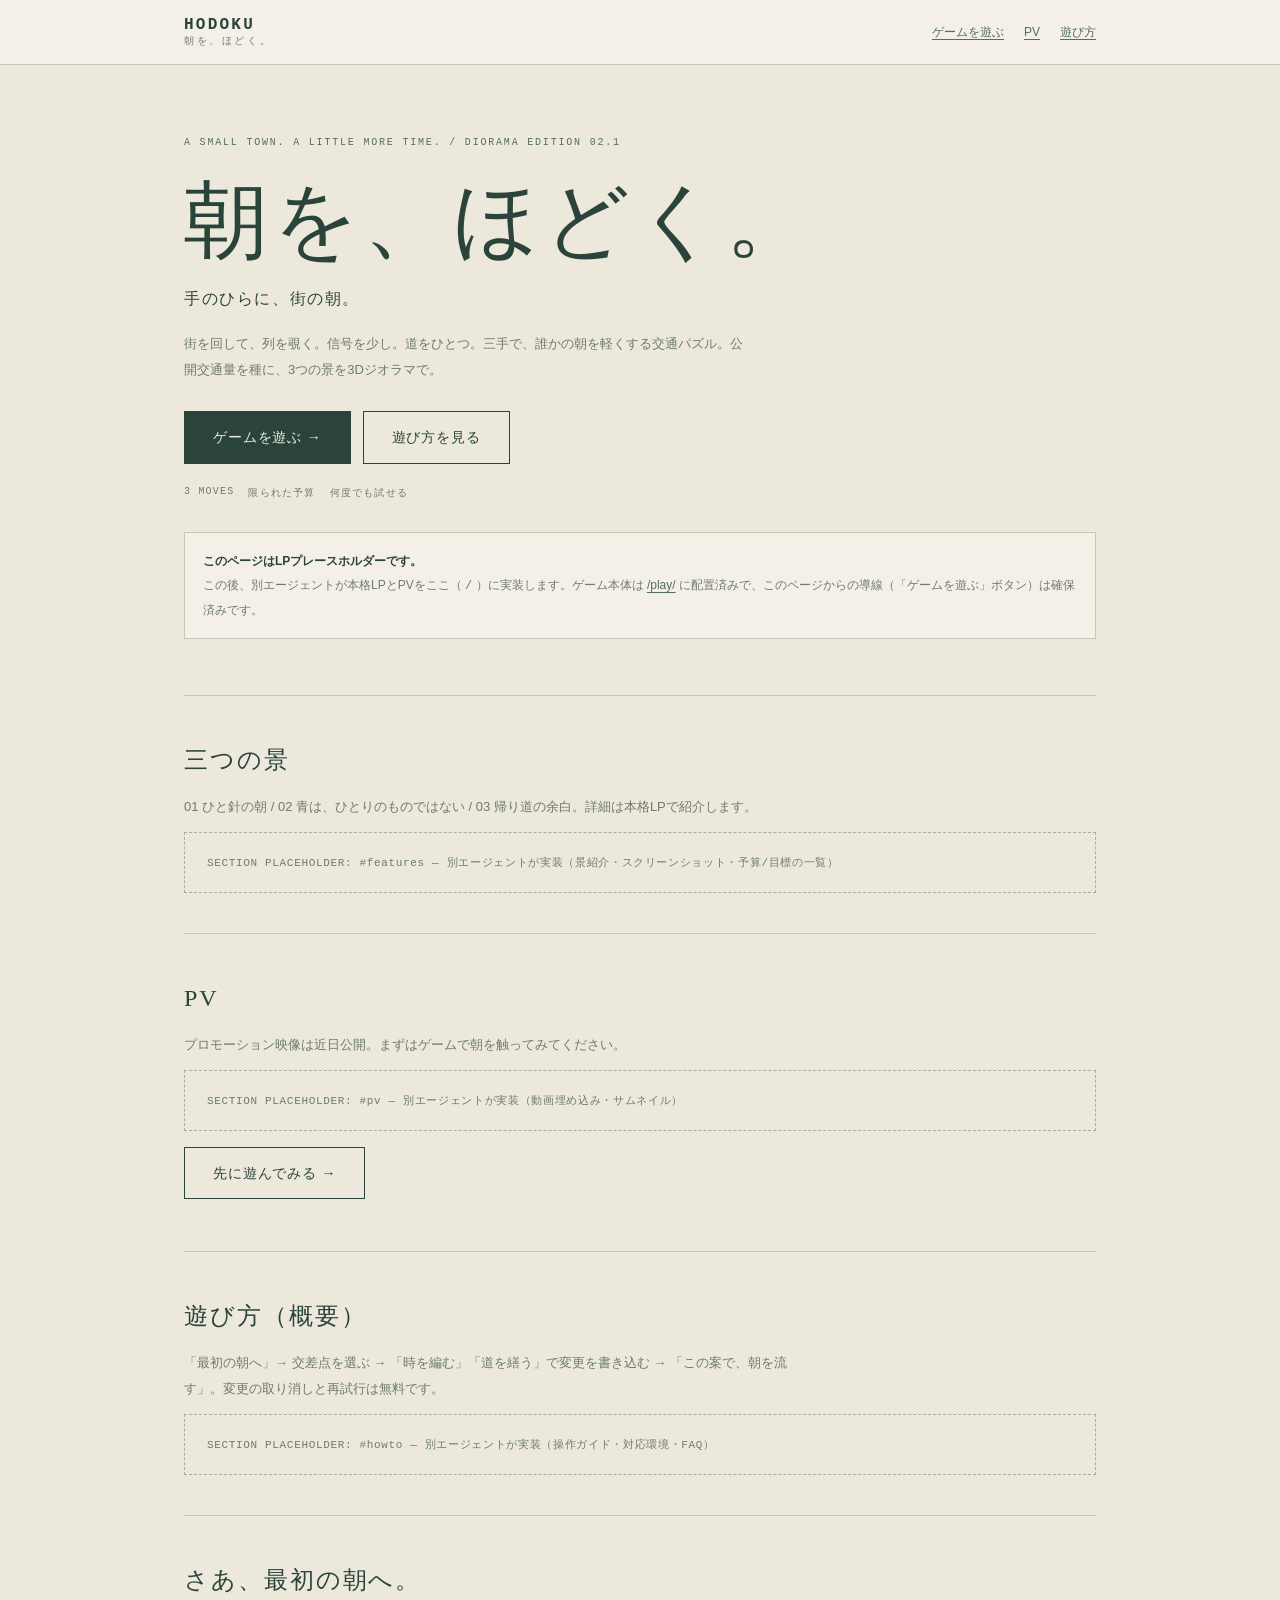
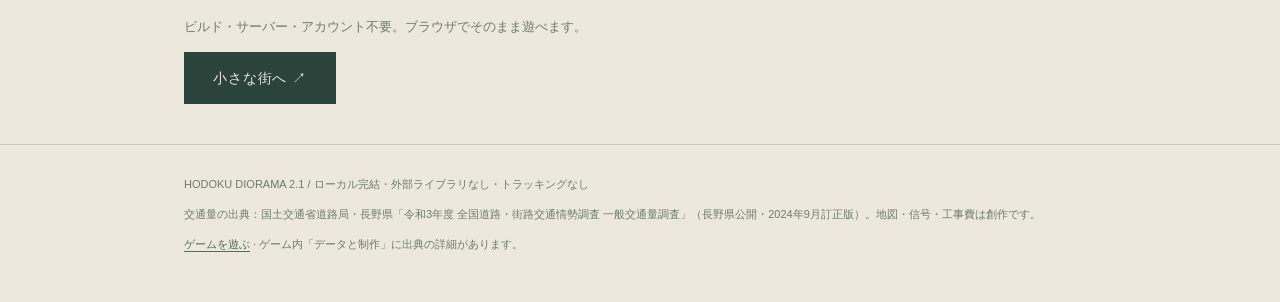
==== public/index.html @ f231ace4 "HODOKU DIORAMA 2.1 を公開構成で初期プッシュ（/ =LP、/play/ =ゲーム、Cloudflare Pages用public/）" ====
<!doctype html>
<html lang="ja">
  <head>
    <meta charset="utf-8" />
    <meta
      name="viewport"
      content="width=device-width, initial-scale=1, viewport-fit=cover"
    />
    <meta name="theme-color" content="#ece8dc" />
    <meta
      name="description"
      content="朝を、ほどく。3D — 手のひらの街を、三手でほどく交通パズル。公開交通量を種に、信号と道の配り方を繕う小さなゲーム。"
    />
    <link rel="canonical" href="https://hodoku.mocchalera.app/" />
    <meta property="og:type" content="website" />
    <meta property="og:site_name" content="朝を、ほどく。3D — HODOKU DIORAMA" />
    <meta
      property="og:title"
      content="朝を、ほどく。3D — 手のひらの街を、三手でほどく。"
    />
    <meta
      property="og:description"
      content="3ステージの街を本物の3Dジオラマにした交通パズル。回して、覗いて、三手で流れを変える。"
    />
    <meta property="og:url" content="https://hodoku.mocchalera.app/" />
    <title>朝を、ほどく。3D — HODOKU DIORAMA</title>
    <style>
      :root {
        --paper: #ece8dc;
        --paper2: #f4f0e7;
        --ink: #2b443b;
        --muted: #6d7c6b;
        --line: #c6cbb9;
        --green: #526f5e;
        --accent: #b96347;
        --serif:
          "Hiragino Mincho ProN", "Yu Mincho", "Noto Serif CJK JP", Georgia,
          serif;
        --sans:
          "Hiragino Kaku Gothic ProN", "Yu Gothic", "Noto Sans CJK JP",
          sans-serif;
        --mono: "SFMono-Regular", Consolas, monospace;
      }
      * {
        box-sizing: border-box;
      }
      body {
        margin: 0;
        background: var(--paper);
        color: var(--ink);
        font-family: var(--sans);
        font-size: 14px;
        line-height: 2;
        -webkit-font-smoothing: antialiased;
      }
      a {
        color: var(--green);
        text-underline-offset: 3px;
      }
      .wrap {
        max-width: 960px;
        margin: 0 auto;
        padding: 0 24px;
      }
      .masthead {
        border-bottom: 1px solid var(--line);
        background: var(--paper2);
      }
      .masthead .wrap {
        display: flex;
        align-items: center;
        justify-content: space-between;
        height: 64px;
      }
      .brand {
        font: 600 16px var(--mono);
        letter-spacing: 0.14em;
        text-decoration: none;
        color: var(--ink);
      }
      .brand small {
        display: block;
        font: 10px var(--serif);
        letter-spacing: 0.26em;
        color: var(--muted);
      }
      .mast-nav {
        display: flex;
        gap: 20px;
        font-size: 12px;
      }
      .hero {
        padding: 72px 0 56px;
      }
      .kicker {
        font: 10px var(--mono);
        letter-spacing: 0.18em;
        color: var(--green);
      }
      .hero h1 {
        font-family: var(--serif);
        font-weight: 400;
        font-size: clamp(44px, 8vw, 84px);
        line-height: 1.3;
        letter-spacing: 0.06em;
        margin: 18px 0 8px;
      }
      .hero h1 em {
        font-style: normal;
      }
      .sub {
        font-family: var(--serif);
        letter-spacing: 0.1em;
        font-size: 16px;
        margin: 0 0 16px;
      }
      .lead {
        color: var(--muted);
        font-size: 13px;
        max-width: 560px;
        margin: 0 0 28px;
      }
      .cta-row {
        display: flex;
        gap: 12px;
        flex-wrap: wrap;
        align-items: center;
      }
      .btn {
        display: inline-block;
        text-decoration: none;
        border: 1px solid var(--ink);
        padding: 14px 28px;
        font-size: 14px;
        letter-spacing: 0.06em;
        min-height: 52px;
        line-height: 1.6;
      }
      .btn.primary {
        background: var(--ink);
        color: var(--paper);
      }
      .btn.ghost {
        background: transparent;
        color: var(--ink);
      }
      .meta {
        display: flex;
        gap: 14px;
        font: 10px var(--mono);
        letter-spacing: 0.12em;
        color: var(--muted);
        margin-top: 22px;
      }
      .notice {
        border: 1px solid var(--line);
        background: var(--paper2);
        padding: 16px 18px;
        font-size: 12px;
        color: var(--muted);
        margin: 32px 0 0;
      }
      .notice strong {
        color: var(--ink);
      }
      section.block {
        padding: 40px 0;
        border-top: 1px solid var(--line);
      }
      section.block h2 {
        font-family: var(--serif);
        font-weight: 400;
        font-size: 24px;
        letter-spacing: 0.08em;
        margin: 0 0 10px;
      }
      section.block p {
        margin: 0 0 12px;
        color: var(--muted);
        font-size: 13px;
        max-width: 620px;
      }
      .placeholder {
        border: 1px dashed #a3b19a;
        padding: 22px;
        font: 11px var(--mono);
        letter-spacing: 0.06em;
        color: var(--muted);
        background: #ece8dc;
      }
      footer {
        border-top: 1px solid var(--line);
        padding: 28px 0 48px;
        font-size: 11px;
        color: var(--muted);
      }
      footer .wrap {
        display: grid;
        gap: 8px;
      }
      @media (max-width: 600px) {
        .hero {
          padding: 52px 0 40px;
        }
        .mast-nav {
          gap: 14px;
          font-size: 11px;
        }
      }
    </style>
  </head>
  <body>
    <header class="masthead">
      <div class="wrap">
        <a class="brand" href="/">HODOKU<small>朝を、ほどく。</small></a>
        <nav class="mast-nav" aria-label="サイト内導線">
          <a href="/play/">ゲームを遊ぶ</a>
          <a href="#pv">PV</a>
          <a href="#howto">遊び方</a>
        </nav>
      </div>
    </header>

    <main class="wrap">
      <div class="hero" id="hero">
        <div class="kicker">
          A SMALL TOWN. A LITTLE MORE TIME. / DIORAMA EDITION 02.1
        </div>
        <h1>朝を、<em>ほどく。</em></h1>
        <p class="sub">手のひらに、街の朝。</p>
        <p class="lead">
          街を回して、列を覗く。信号を少し。道をひとつ。三手で、誰かの朝を軽くする交通パズル。公開交通量を種に、3つの景を3Dジオラマで。
        </p>
        <div class="cta-row">
          <a class="btn primary" href="/play/">ゲームを遊ぶ →</a>
          <a class="btn ghost" href="/play/#howto">遊び方を見る</a>
        </div>
        <div class="meta">
          <span>3 MOVES</span><span>限られた予算</span
          ><span>何度でも試せる</span>
        </div>
        <p class="notice">
          <strong>このページはLPプレースホルダーです。</strong><br />
          この後、別エージェントが本格LPとPVをここ（
          <code>/</code> ）に実装します。ゲーム本体は
          <a href="/play/">/play/</a>
          に配置済みで、このページからの導線（「ゲームを遊ぶ」ボタン）は確保済みです。
        </p>
      </div>

      <!-- LP-PLACEHOLDER: 別エージェントがここに本格LPとPVを実装する -->
      <!-- 予定セクション: #features（3つの景の紹介） / #pv（プロモ映像） / #howto（遊び方） / #cta（プレイ誘導） -->
      <section class="block" id="features">
        <h2>三つの景</h2>
        <p>
          01 ひと針の朝 / 02 青は、ひとりのものではない / 03
          帰り道の余白。詳細は本格LPで紹介します。
        </p>
        <div class="placeholder">
          SECTION PLACEHOLDER: #features —
          別エージェントが実装（景紹介・スクリーンショット・予算/目標の一覧）
        </div>
      </section>

      <section class="block" id="pv">
        <h2>PV</h2>
        <p>
          プロモーション映像は近日公開。まずはゲームで朝を触ってみてください。
        </p>
        <div class="placeholder">
          SECTION PLACEHOLDER: #pv —
          別エージェントが実装（動画埋め込み・サムネイル）
        </div>
        <p style="margin-top: 16px">
          <a class="btn ghost" href="/play/">先に遊んでみる →</a>
        </p>
      </section>

      <section class="block" id="howto">
        <h2>遊び方（概要）</h2>
        <p>
          「最初の朝へ」→ 交差点を選ぶ →
          「時を編む」「道を繕う」で変更を書き込む →
          「この案で、朝を流す」。変更の取り消しと再試行は無料です。
        </p>
        <div class="placeholder">
          SECTION PLACEHOLDER: #howto —
          別エージェントが実装（操作ガイド・対応環境・FAQ）
        </div>
      </section>

      <section class="block" id="cta">
        <h2>さあ、最初の朝へ。</h2>
        <p>ビルド・サーバー・アカウント不要。ブラウザでそのまま遊べます。</p>
        <div class="cta-row">
          <a class="btn primary" href="/play/">小さな街へ ↗</a>
        </div>
      </section>
    </main>

    <footer>
      <div class="wrap">
        <span
          >HODOKU DIORAMA 2.1 /
          ローカル完結・外部ライブラリなし・トラッキングなし</span
        >
        <span
          >交通量の出典：国土交通省道路局・長野県「令和3年度
          全国道路・街路交通情勢調査
          一般交通量調査」（長野県公開・2024年9月訂正版）。地図・信号・工事費は創作です。</span
        >
        <span
          ><a href="/play/">ゲームを遊ぶ</a> ·
          ゲーム内「データと制作」に出典の詳細があります。</span
        >
      </div>
    </footer>
  </body>
</html>
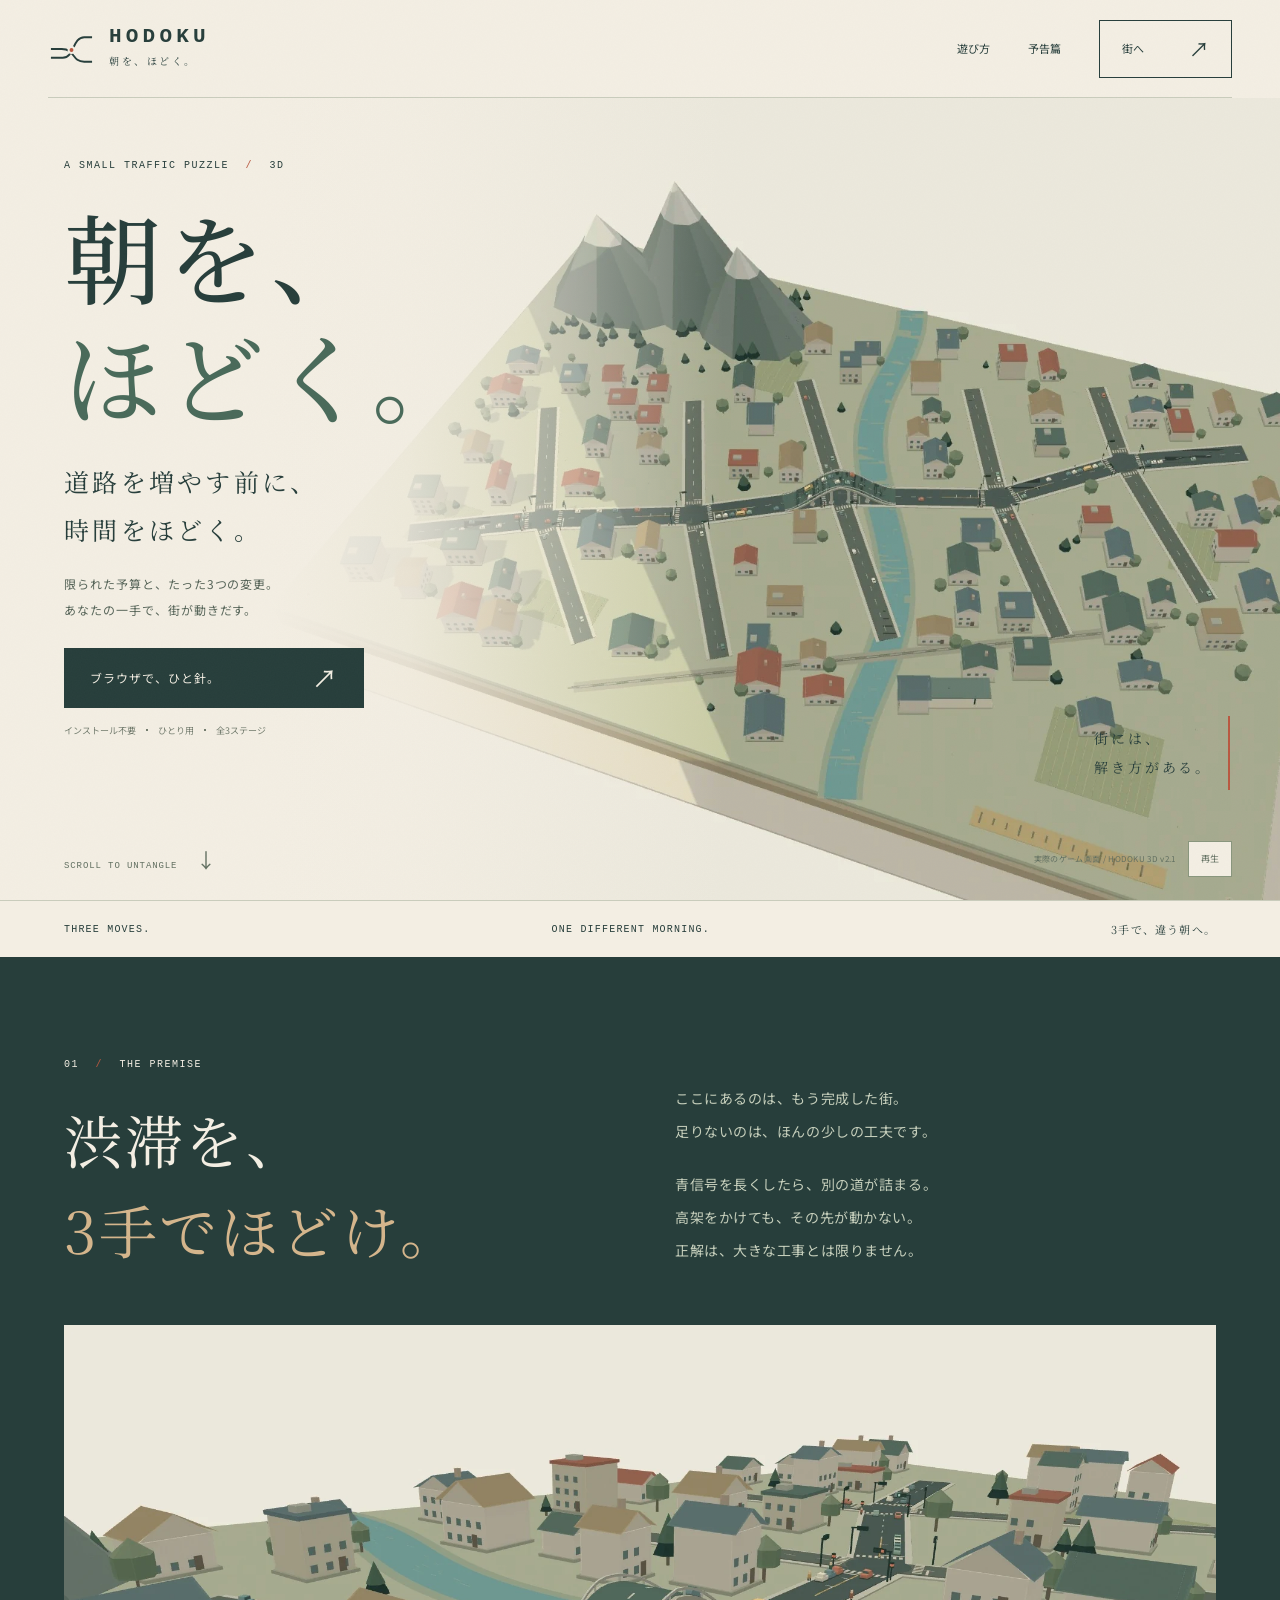
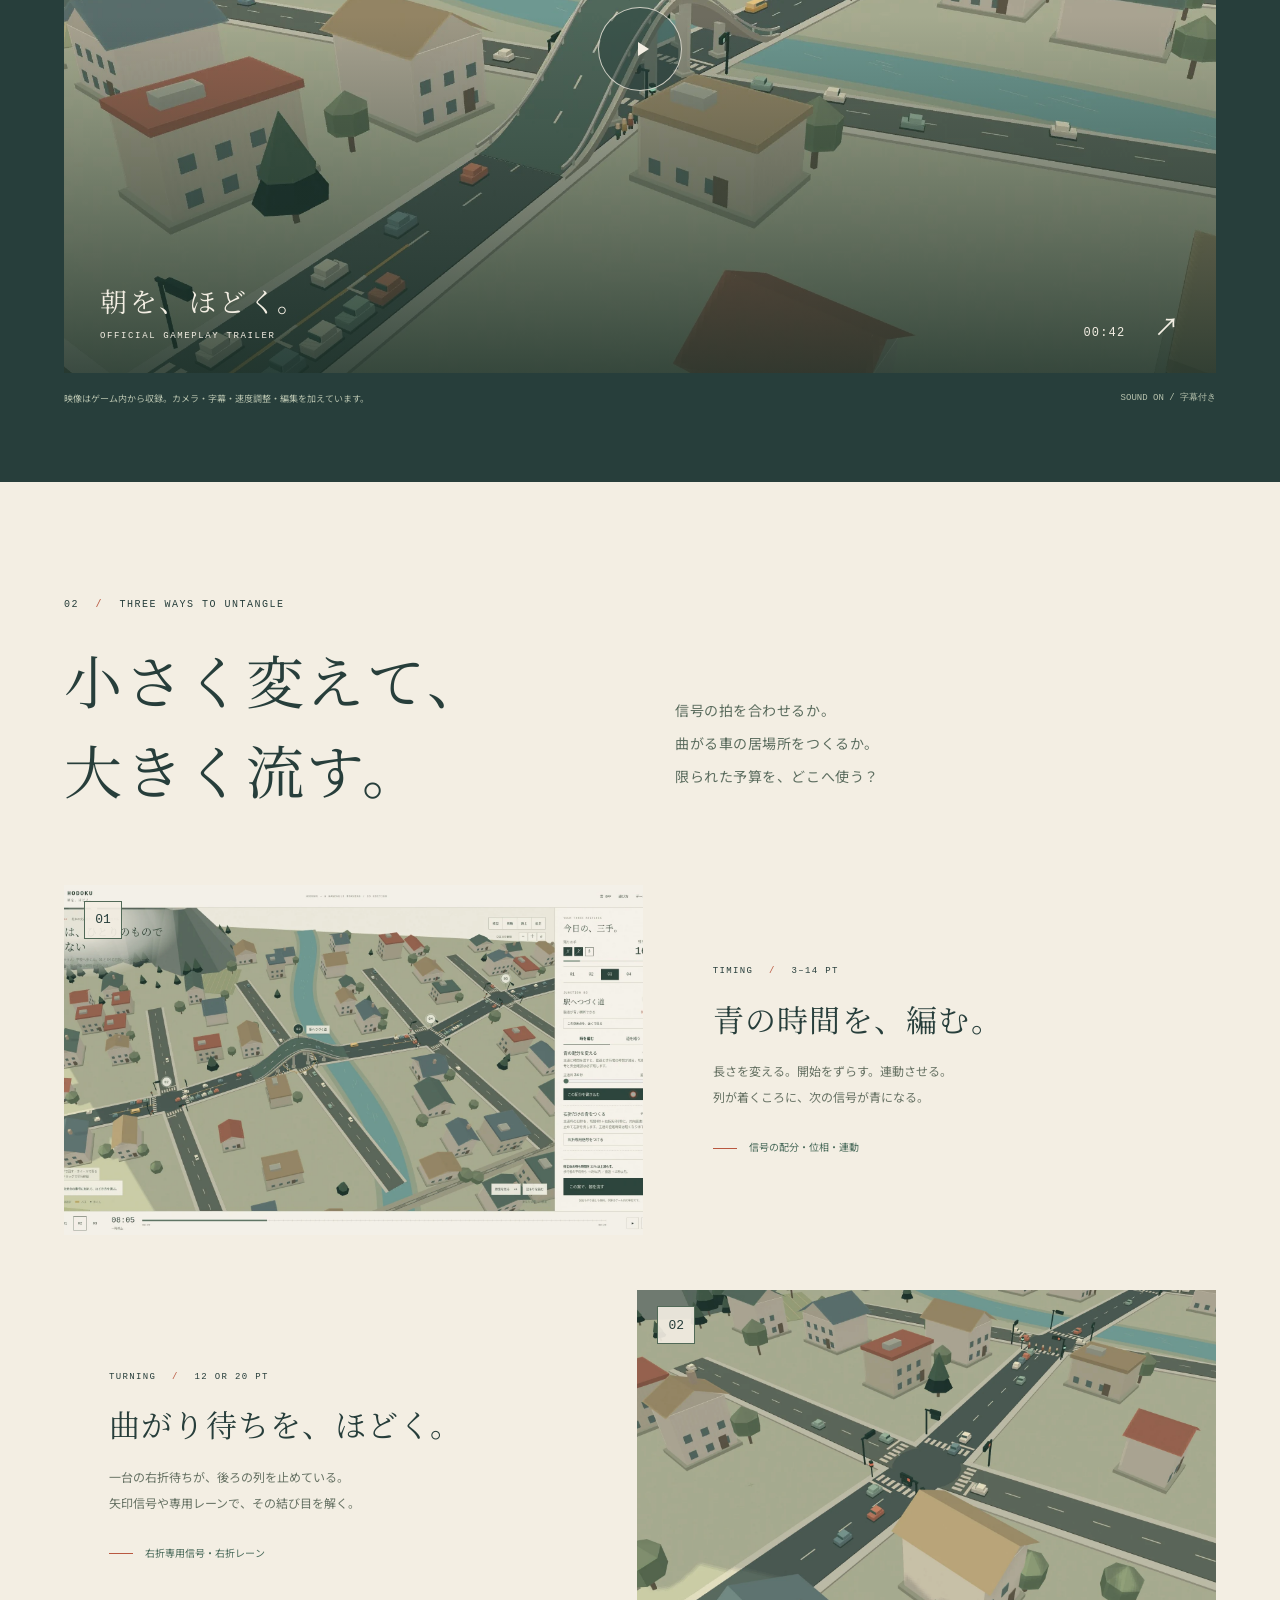
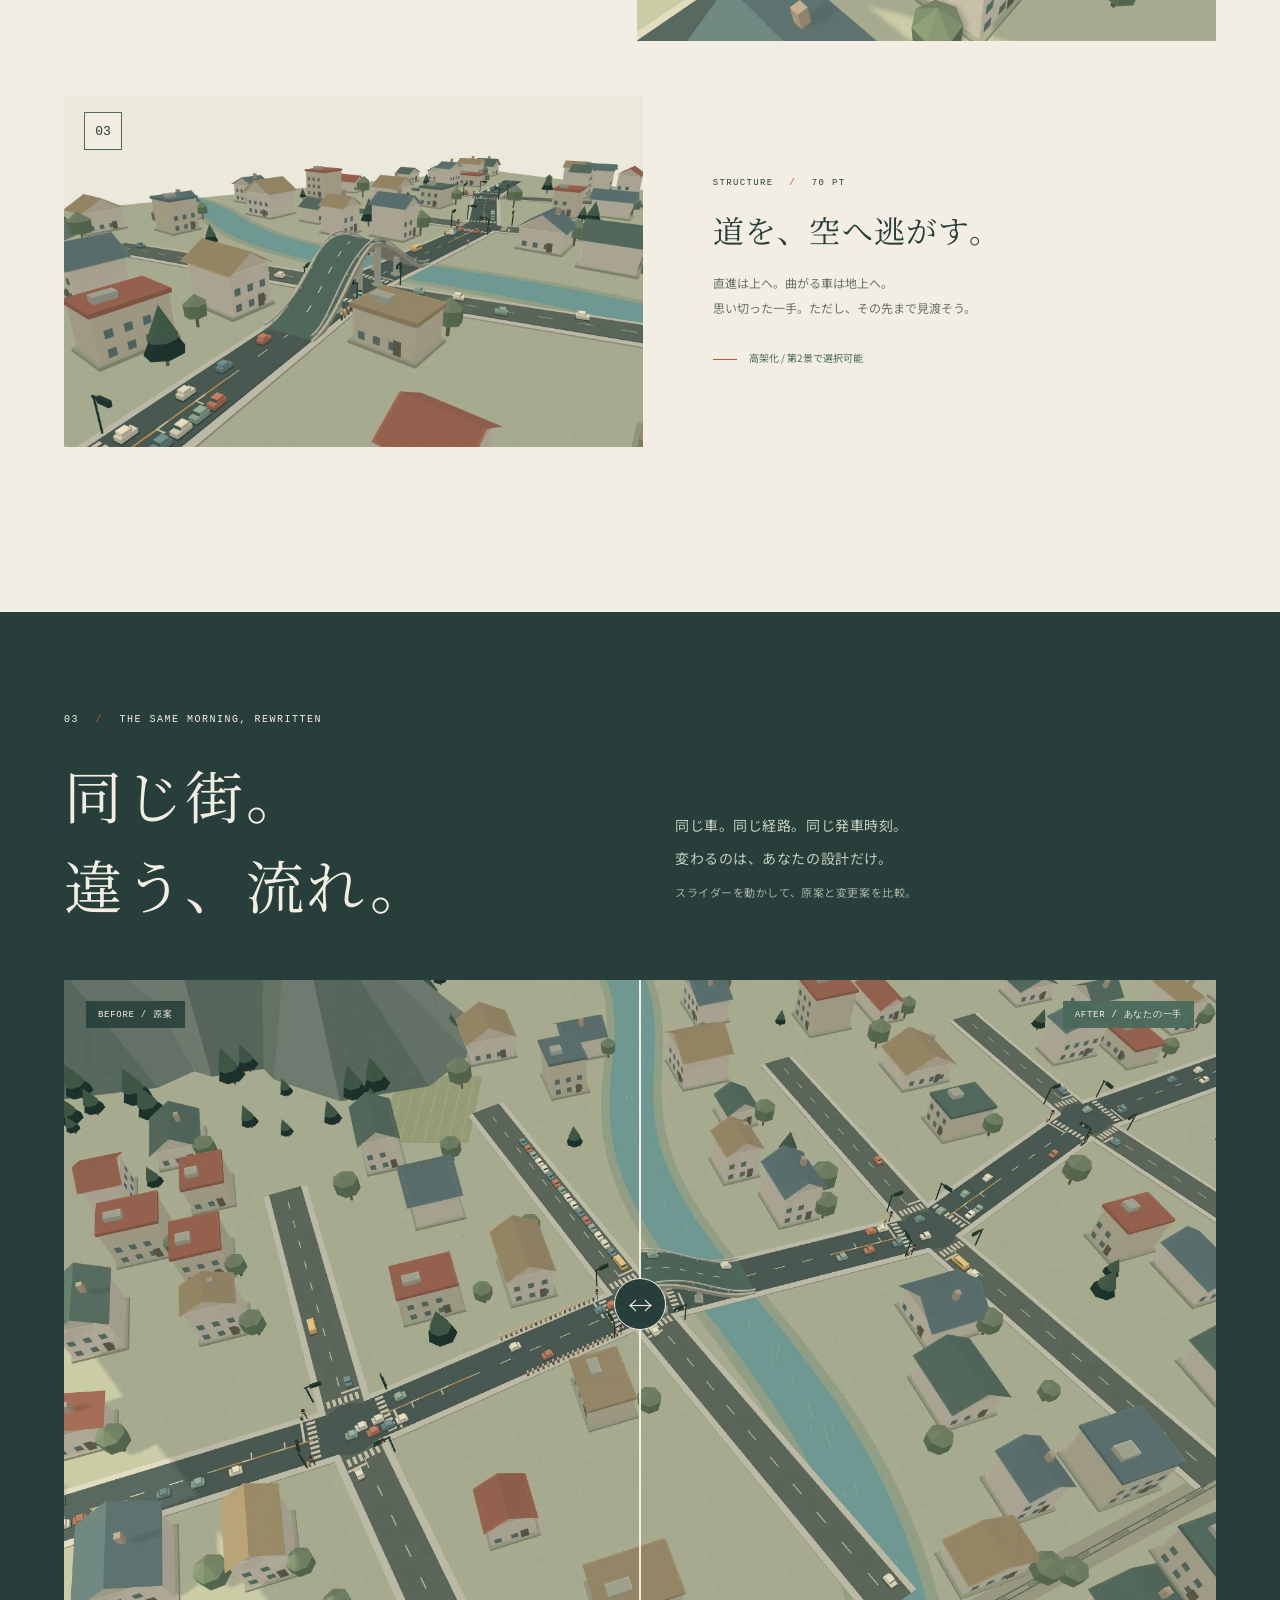
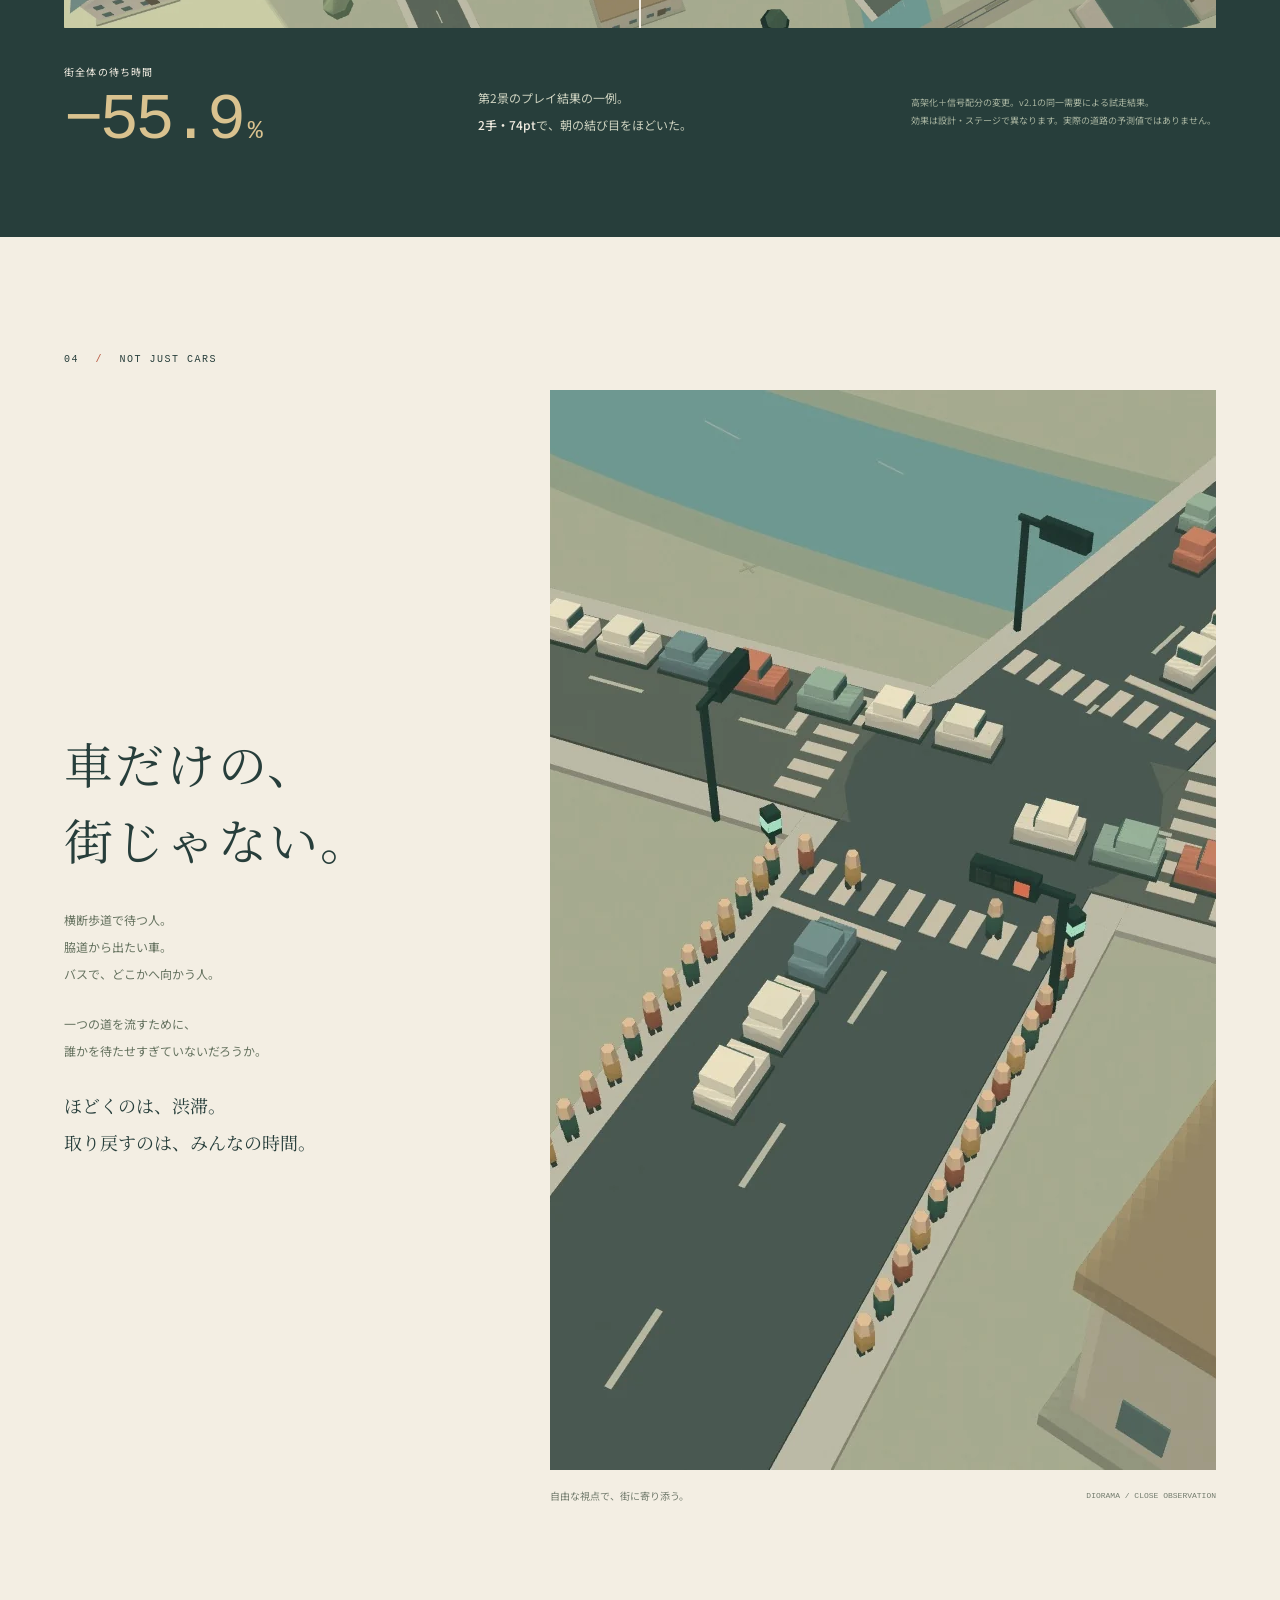
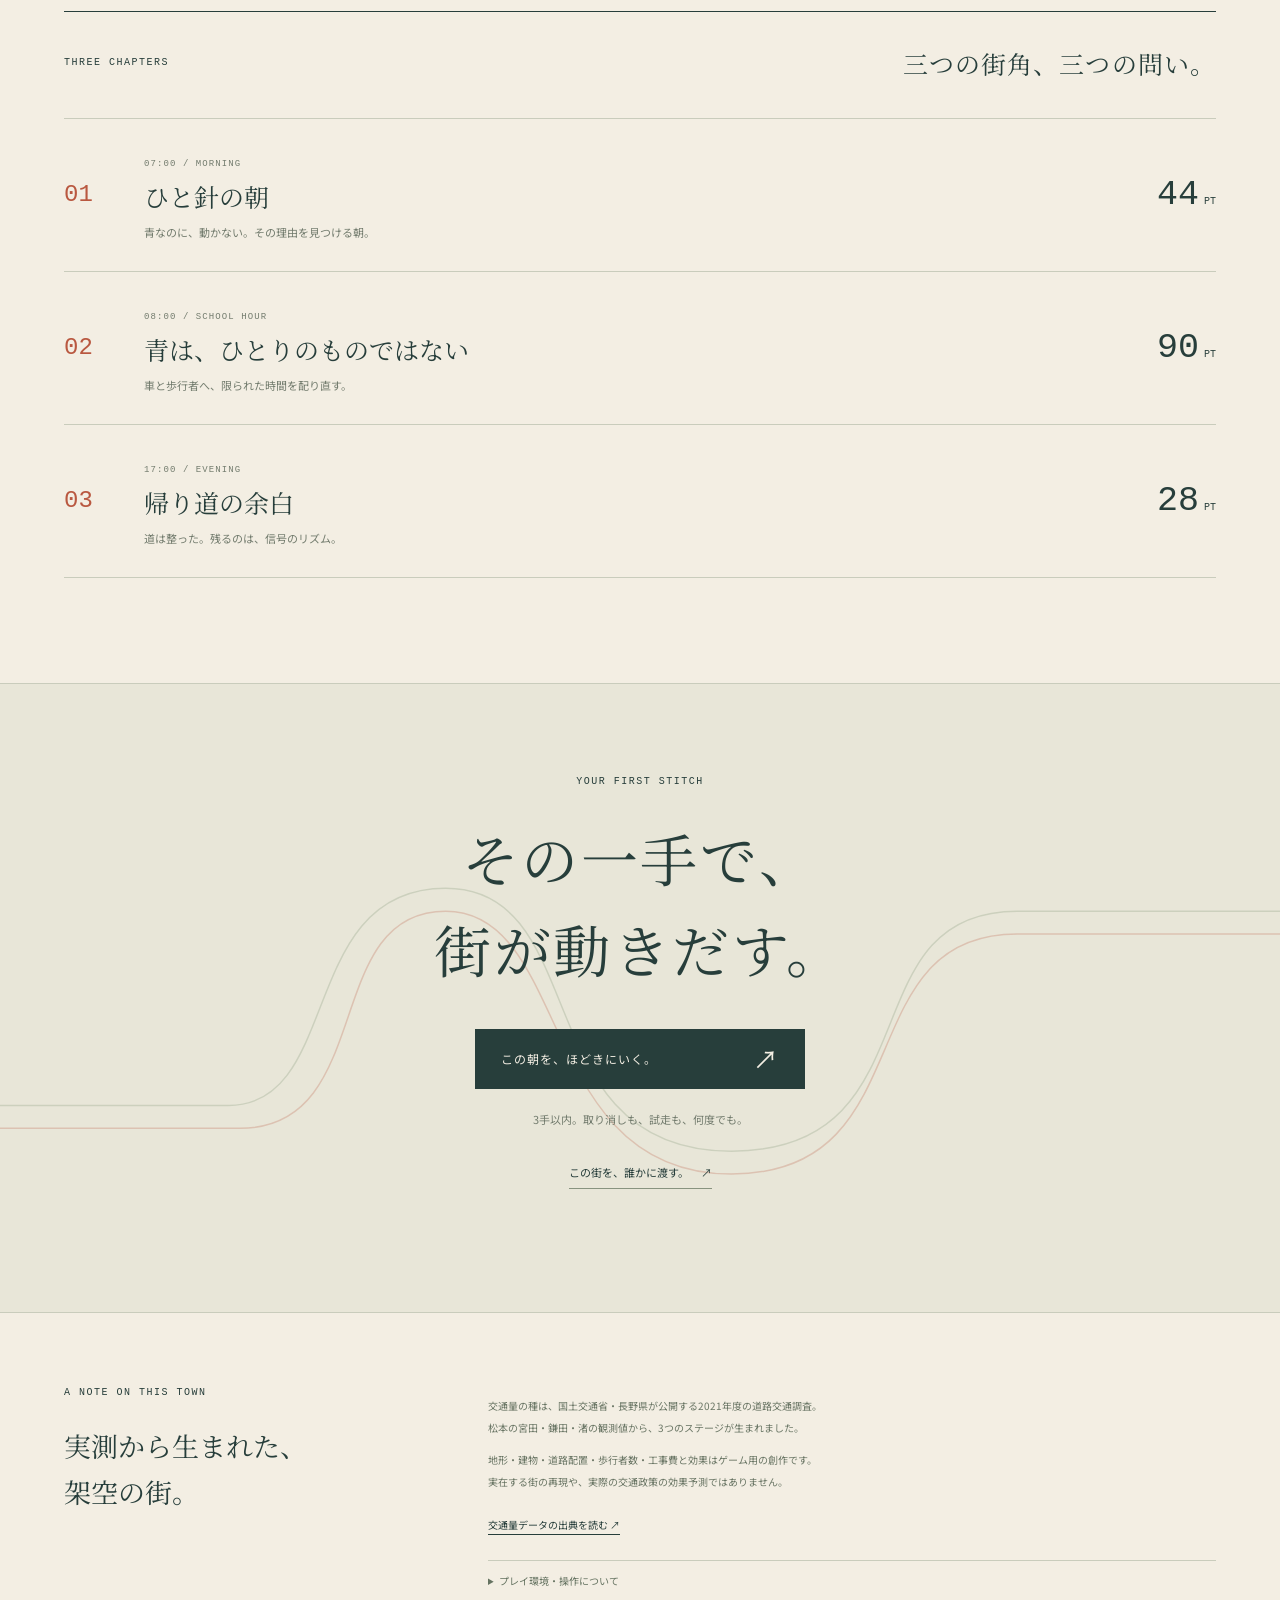
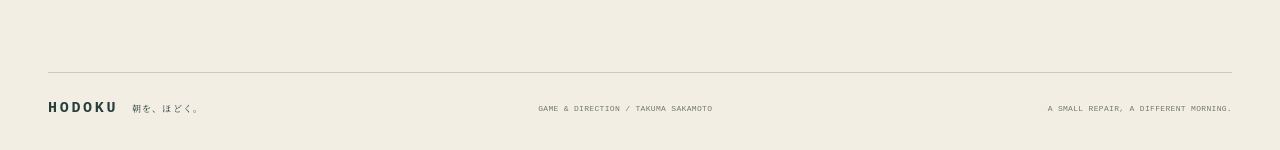
==== commit ea526ea6: "LP・PV本番素材を統合（launch-kit site/ をpublic/へ、OGPはhodoku.mocchalera.appに設定）" ====
--- a/public/index.html
+++ b/public/index.html
@@ -1,319 +1,56 @@
 <!doctype html>
 <html lang="ja">
-  <head>
-    <meta charset="utf-8" />
-    <meta
-      name="viewport"
-      content="width=device-width, initial-scale=1, viewport-fit=cover"
-    />
-    <meta name="theme-color" content="#ece8dc" />
-    <meta
-      name="description"
-      content="朝を、ほどく。3D — 手のひらの街を、三手でほどく交通パズル。公開交通量を種に、信号と道の配り方を繕う小さなゲーム。"
-    />
-    <link rel="canonical" href="https://hodoku.mocchalera.app/" />
-    <meta property="og:type" content="website" />
-    <meta property="og:site_name" content="朝を、ほどく。3D — HODOKU DIORAMA" />
-    <meta
-      property="og:title"
-      content="朝を、ほどく。3D — 手のひらの街を、三手でほどく。"
-    />
-    <meta
-      property="og:description"
-      content="3ステージの街を本物の3Dジオラマにした交通パズル。回して、覗いて、三手で流れを変える。"
-    />
-    <meta property="og:url" content="https://hodoku.mocchalera.app/" />
-    <title>朝を、ほどく。3D — HODOKU DIORAMA</title>
-    <style>
-      :root {
-        --paper: #ece8dc;
-        --paper2: #f4f0e7;
-        --ink: #2b443b;
-        --muted: #6d7c6b;
-        --line: #c6cbb9;
-        --green: #526f5e;
-        --accent: #b96347;
-        --serif:
-          "Hiragino Mincho ProN", "Yu Mincho", "Noto Serif CJK JP", Georgia,
-          serif;
-        --sans:
-          "Hiragino Kaku Gothic ProN", "Yu Gothic", "Noto Sans CJK JP",
-          sans-serif;
-        --mono: "SFMono-Regular", Consolas, monospace;
-      }
-      * {
-        box-sizing: border-box;
-      }
-      body {
-        margin: 0;
-        background: var(--paper);
-        color: var(--ink);
-        font-family: var(--sans);
-        font-size: 14px;
-        line-height: 2;
-        -webkit-font-smoothing: antialiased;
-      }
-      a {
-        color: var(--green);
-        text-underline-offset: 3px;
-      }
-      .wrap {
-        max-width: 960px;
-        margin: 0 auto;
-        padding: 0 24px;
-      }
-      .masthead {
-        border-bottom: 1px solid var(--line);
-        background: var(--paper2);
-      }
-      .masthead .wrap {
-        display: flex;
-        align-items: center;
-        justify-content: space-between;
-        height: 64px;
-      }
-      .brand {
-        font: 600 16px var(--mono);
-        letter-spacing: 0.14em;
-        text-decoration: none;
-        color: var(--ink);
-      }
-      .brand small {
-        display: block;
-        font: 10px var(--serif);
-        letter-spacing: 0.26em;
-        color: var(--muted);
-      }
-      .mast-nav {
-        display: flex;
-        gap: 20px;
-        font-size: 12px;
-      }
-      .hero {
-        padding: 72px 0 56px;
-      }
-      .kicker {
-        font: 10px var(--mono);
-        letter-spacing: 0.18em;
-        color: var(--green);
-      }
-      .hero h1 {
-        font-family: var(--serif);
-        font-weight: 400;
-        font-size: clamp(44px, 8vw, 84px);
-        line-height: 1.3;
-        letter-spacing: 0.06em;
-        margin: 18px 0 8px;
-      }
-      .hero h1 em {
-        font-style: normal;
-      }
-      .sub {
-        font-family: var(--serif);
-        letter-spacing: 0.1em;
-        font-size: 16px;
-        margin: 0 0 16px;
-      }
-      .lead {
-        color: var(--muted);
-        font-size: 13px;
-        max-width: 560px;
-        margin: 0 0 28px;
-      }
-      .cta-row {
-        display: flex;
-        gap: 12px;
-        flex-wrap: wrap;
-        align-items: center;
-      }
-      .btn {
-        display: inline-block;
-        text-decoration: none;
-        border: 1px solid var(--ink);
-        padding: 14px 28px;
-        font-size: 14px;
-        letter-spacing: 0.06em;
-        min-height: 52px;
-        line-height: 1.6;
-      }
-      .btn.primary {
-        background: var(--ink);
-        color: var(--paper);
-      }
-      .btn.ghost {
-        background: transparent;
-        color: var(--ink);
-      }
-      .meta {
-        display: flex;
-        gap: 14px;
-        font: 10px var(--mono);
-        letter-spacing: 0.12em;
-        color: var(--muted);
-        margin-top: 22px;
-      }
-      .notice {
-        border: 1px solid var(--line);
-        background: var(--paper2);
-        padding: 16px 18px;
-        font-size: 12px;
-        color: var(--muted);
-        margin: 32px 0 0;
-      }
-      .notice strong {
-        color: var(--ink);
-      }
-      section.block {
-        padding: 40px 0;
-        border-top: 1px solid var(--line);
-      }
-      section.block h2 {
-        font-family: var(--serif);
-        font-weight: 400;
-        font-size: 24px;
-        letter-spacing: 0.08em;
-        margin: 0 0 10px;
-      }
-      section.block p {
-        margin: 0 0 12px;
-        color: var(--muted);
-        font-size: 13px;
-        max-width: 620px;
-      }
-      .placeholder {
-        border: 1px dashed #a3b19a;
-        padding: 22px;
-        font: 11px var(--mono);
-        letter-spacing: 0.06em;
-        color: var(--muted);
-        background: #ece8dc;
-      }
-      footer {
-        border-top: 1px solid var(--line);
-        padding: 28px 0 48px;
-        font-size: 11px;
-        color: var(--muted);
-      }
-      footer .wrap {
-        display: grid;
-        gap: 8px;
-      }
-      @media (max-width: 600px) {
-        .hero {
-          padding: 52px 0 40px;
-        }
-        .mast-nav {
-          gap: 14px;
-          font-size: 11px;
-        }
-      }
-    </style>
-  </head>
-  <body>
-    <header class="masthead">
-      <div class="wrap">
-        <a class="brand" href="/">HODOKU<small>朝を、ほどく。</small></a>
-        <nav class="mast-nav" aria-label="サイト内導線">
-          <a href="/play/">ゲームを遊ぶ</a>
-          <a href="#pv">PV</a>
-          <a href="#howto">遊び方</a>
-        </nav>
-      </div>
-    </header>
-
-    <main class="wrap">
-      <div class="hero" id="hero">
-        <div class="kicker">
-          A SMALL TOWN. A LITTLE MORE TIME. / DIORAMA EDITION 02.1
-        </div>
-        <h1>朝を、<em>ほどく。</em></h1>
-        <p class="sub">手のひらに、街の朝。</p>
-        <p class="lead">
-          街を回して、列を覗く。信号を少し。道をひとつ。三手で、誰かの朝を軽くする交通パズル。公開交通量を種に、3つの景を3Dジオラマで。
-        </p>
-        <div class="cta-row">
-          <a class="btn primary" href="/play/">ゲームを遊ぶ →</a>
-          <a class="btn ghost" href="/play/#howto">遊び方を見る</a>
-        </div>
-        <div class="meta">
-          <span>3 MOVES</span><span>限られた予算</span
-          ><span>何度でも試せる</span>
-        </div>
-        <p class="notice">
-          <strong>このページはLPプレースホルダーです。</strong><br />
-          この後、別エージェントが本格LPとPVをここ（
-          <code>/</code> ）に実装します。ゲーム本体は
-          <a href="/play/">/play/</a>
-          に配置済みで、このページからの導線（「ゲームを遊ぶ」ボタン）は確保済みです。
-        </p>
-      </div>
-
-      <!-- LP-PLACEHOLDER: 別エージェントがここに本格LPとPVを実装する -->
-      <!-- 予定セクション: #features（3つの景の紹介） / #pv（プロモ映像） / #howto（遊び方） / #cta（プレイ誘導） -->
-      <section class="block" id="features">
-        <h2>三つの景</h2>
-        <p>
-          01 ひと針の朝 / 02 青は、ひとりのものではない / 03
-          帰り道の余白。詳細は本格LPで紹介します。
-        </p>
-        <div class="placeholder">
-          SECTION PLACEHOLDER: #features —
-          別エージェントが実装（景紹介・スクリーンショット・予算/目標の一覧）
-        </div>
-      </section>
-
-      <section class="block" id="pv">
-        <h2>PV</h2>
-        <p>
-          プロモーション映像は近日公開。まずはゲームで朝を触ってみてください。
-        </p>
-        <div class="placeholder">
-          SECTION PLACEHOLDER: #pv —
-          別エージェントが実装（動画埋め込み・サムネイル）
-        </div>
-        <p style="margin-top: 16px">
-          <a class="btn ghost" href="/play/">先に遊んでみる →</a>
-        </p>
-      </section>
-
-      <section class="block" id="howto">
-        <h2>遊び方（概要）</h2>
-        <p>
-          「最初の朝へ」→ 交差点を選ぶ →
-          「時を編む」「道を繕う」で変更を書き込む →
-          「この案で、朝を流す」。変更の取り消しと再試行は無料です。
-        </p>
-        <div class="placeholder">
-          SECTION PLACEHOLDER: #howto —
-          別エージェントが実装（操作ガイド・対応環境・FAQ）
-        </div>
-      </section>
-
-      <section class="block" id="cta">
-        <h2>さあ、最初の朝へ。</h2>
-        <p>ビルド・サーバー・アカウント不要。ブラウザでそのまま遊べます。</p>
-        <div class="cta-row">
-          <a class="btn primary" href="/play/">小さな街へ ↗</a>
-        </div>
-      </section>
-    </main>
-
-    <footer>
-      <div class="wrap">
-        <span
-          >HODOKU DIORAMA 2.1 /
-          ローカル完結・外部ライブラリなし・トラッキングなし</span
-        >
-        <span
-          >交通量の出典：国土交通省道路局・長野県「令和3年度
-          全国道路・街路交通情勢調査
-          一般交通量調査」（長野県公開・2024年9月訂正版）。地図・信号・工事費は創作です。</span
-        >
-        <span
-          ><a href="/play/">ゲームを遊ぶ</a> ·
-          ゲーム内「データと制作」に出典の詳細があります。</span
-        >
-      </div>
-    </footer>
-  </body>
-</html>
+<head>
+<meta charset="utf-8"><meta name="viewport" content="width=device-width,initial-scale=1,viewport-fit=cover">
+<meta name="theme-color" content="#f3eee3">
+<title>朝を、ほどく。 — HODOKU｜3手で街を変える3D交通パズル</title>
+<meta name="description" content="信号を編む。曲がり待ちをほどく。道を空へ逃がす。限られた予算と3つの変更で、街の朝を変える3D交通パズル『朝を、ほどく。』。インストール不要、ブラウザでプレイ。">
+<meta property="og:type" content="website"><meta property="og:locale" content="ja_JP"><meta property="og:site_name" content="HODOKU — 朝を、ほどく。">
+<meta property="og:title" content="この街の渋滞、あなたなら3手でどう解く？｜朝を、ほどく。">
+<meta property="og:description" content="信号の時間を変える？ 右折の列を分ける？ 高架に予算を使う？ 手のひらの街をほどく、3D交通パズル。ブラウザでプレイ。">
+<meta property="og:image" content="https://hodoku.mocchalera.app/assets/ogp.jpg"><meta property="og:image:width" content="1200"><meta property="og:image:height" content="630"><meta property="og:image:alt" content="朝を、ほどく。 3手で街を変える3D交通パズル。実際のゲームのジオラマ。">
+<meta name="twitter:card" content="summary_large_image"><meta name="twitter:title" content="朝を、ほどく。｜渋滞を、3手でほどけ。"><meta name="twitter:description" content="道路を増やす前に、時間をほどく。限られた予算で街の朝を変える3D交通パズル。"><meta name="twitter:image" content="https://hodoku.mocchalera.app/assets/ogp.jpg">
+<link rel="icon" href="assets/mark.svg" type="image/svg+xml">
+<link rel="preconnect" href="https://fonts.googleapis.com"><link rel="preconnect" href="https://fonts.gstatic.com" crossorigin>
+<link href="https://fonts.googleapis.com/css2?family=Noto+Serif+JP:wght@400;500;600&family=Noto+Sans+JP:wght@400;500;600&display=swap" rel="stylesheet">
+<link rel="stylesheet" href="assets/site.css">
+<link rel="canonical" href="https://hodoku.mocchalera.app/">
+<meta property="og:url" content="https://hodoku.mocchalera.app/">
+</head>
+<body>
+<a class="skip" href="#main">本文へ移動</a>
+<header class="nav"><a class="wordmark" href="#" aria-label="朝を、ほどく。トップ"><svg viewBox="0 0 48 40" aria-hidden="true"><path d="M3 29h12c12 0 10-21 22-21h8M3 20h11c14 0 10 13 23 13h8"/><circle cx="24" cy="21" r="3"/></svg><span>HODOKU<small>朝を、ほどく。</small></span></a><nav aria-label="メイン"><a href="#playbook">遊び方</a><a href="#film">予告篇</a><a class="nav-play" href="play/index.html">街へ <span>↗</span></a></nav></header>
+<main id="main">
+<section class="hero" aria-labelledby="hero-title">
+ <div class="hero-visual"><video id="hero-video" class="hero-video" poster="assets/orbit.webp" muted loop playsinline preload="none" aria-label="実際のゲームから撮影した、車が行き交う3Dの街"><source data-src="assets/hero-loop.mp4" type="video/mp4"></video><div class="hero-wash"></div></div>
+ <div class="hero-copy"><p class="eyebrow">A SMALL TRAFFIC PUZZLE <span> / </span> 3D</p><h1 id="hero-title">朝を、<br><em>ほどく。</em></h1><p class="hero-lead">道路を増やす前に、<br>時間をほどく。</p><p class="hero-description">限られた予算と、たった3つの変更。<br>あなたの一手で、街が動きだす。</p><a class="button play-link" href="play/index.html">ブラウザで、ひと針。<span>↗</span></a><div class="hero-meta">インストール不要 <i></i> ひとり用 <i></i> 全3ステージ</div></div>
+ <div class="hero-foot"><span>SCROLL TO UNTANGLE <b>↓</b></span><span class="real-note">実際のゲーム画面 / HODOKU 3D v2.1 <button id="motion-toggle" aria-pressed="false" aria-label="背景動画を再生">再生</button></span></div>
+ <div class="hero-note" aria-hidden="true"><span>街には、<br>解き方がある。</span><i></i></div>
+</section>
+<div class="manifesto"><span>THREE MOVES.</span><span>ONE DIFFERENT MORNING.</span><span>3手で、違う朝へ。</span></div>
+<section id="film" class="film-section section-dark">
+ <div class="section-heading wrap"><div><p class="eyebrow">01 <span>/</span> THE PREMISE</p><h2>渋滞を、<br><em>3手でほどけ。</em></h2></div><div class="section-intro"><p>ここにあるのは、もう完成した街。<br>足りないのは、ほんの少しの工夫です。</p><p>青信号を長くしたら、別の道が詰まる。<br>高架をかけても、その先が動かない。<br>正解は、大きな工事とは限りません。</p></div></div>
+ <div class="film-frame wrap"><button class="film-poster" data-open-film aria-label="予告篇を再生、42秒、音声あり"><img src="assets/film-poster.webp" width="1920" height="1080" alt="交差点へ近づいた実際のゲーム画面" loading="lazy"><span class="play-round"><svg viewBox="0 0 24 24" aria-hidden="true"><path d="M8 5l11 7-11 7z"/></svg></span><span class="film-caption"><span>朝を、ほどく。<small>OFFICIAL GAMEPLAY TRAILER</small></span><span>00:42 <b>↗</b></span></span></button><div class="film-bottom"><span>映像はゲーム内から収録。カメラ・字幕・速度調整・編集を加えています。</span><span>SOUND ON / 字幕付き</span></div></div>
+</section>
+<section id="playbook" class="playbook wrap">
+ <div class="section-heading"><div><p class="eyebrow">02 <span>/</span> THREE WAYS TO UNTANGLE</p><h2>小さく変えて、<br>大きく流す。</h2></div><p class="section-intro">信号の拍を合わせるか。<br>曲がる車の居場所をつくるか。<br>限られた予算を、どこへ使う？</p></div>
+ <div class="tool-stories">
+ <article class="tool-story"><div class="tool-image"><img src="assets/ui.webp" width="1920" height="1080" alt="信号の時間を調整する実際の操作画面" loading="lazy"><span class="tool-number">01</span></div><div class="tool-copy"><p class="eyebrow">TIMING <span> / </span> 3–14 PT</p><h3>青の時間を、編む。</h3><p>長さを変える。開始をずらす。連動させる。<br>列が着くころに、次の信号が青になる。</p><span class="stitch-label">信号の配分・位相・連動</span></div></article>
+ <article class="tool-story reverse"><div class="tool-image"><img src="assets/arrow.webp" width="1920" height="1080" alt="右折専用信号を追加した交差点のゲーム画面" loading="lazy"><span class="tool-number">02</span></div><div class="tool-copy"><p class="eyebrow">TURNING <span> / </span> 12 OR 20 PT</p><h3>曲がり待ちを、ほどく。</h3><p>一台の右折待ちが、後ろの列を止めている。<br>矢印信号や専用レーンで、その結び目を解く。</p><span class="stitch-label">右折専用信号・右折レーン</span></div></article>
+ <article class="tool-story"><div class="tool-image"><img src="assets/bridge.webp" width="1920" height="1080" alt="直進車がスロープを上り、高架と地上で道を分けた実際のゲーム画面" loading="lazy"><span class="tool-number">03</span></div><div class="tool-copy"><p class="eyebrow">STRUCTURE <span> / </span> 70 PT</p><h3>道を、空へ逃がす。</h3><p>直進は上へ。曲がる車は地上へ。<br>思い切った一手。ただし、その先まで見渡そう。</p><span class="stitch-label">高架化 / 第2景で選択可能</span></div></article>
+ </div>
+</section>
+<section class="comparison section-dark" id="compare">
+ <div class="wrap"><div class="section-heading"><div><p class="eyebrow">03 <span>/</span> THE SAME MORNING, REWRITTEN</p><h2>同じ街。<br>違う、流れ。</h2></div><p class="section-intro">同じ車。同じ経路。同じ発車時刻。<br>変わるのは、あなたの設計だけ。<br><span class="small">スライダーを動かして、原案と変更案を比較。</span></p></div>
+ <div class="compare-stage" style="--split:50%"><img src="assets/after.webp" width="1920" height="1080" alt="変更後：高架化と信号配分を変更した同時刻の街" loading="lazy"><div class="compare-before"><img src="assets/before.webp" width="1920" height="1080" alt="原案：同じ交通需要、同じ時刻の街" loading="lazy"></div><div class="compare-line"><span>↔</span></div><span class="compare-label before">BEFORE / 原案</span><span class="compare-label after">AFTER / あなたの一手</span><input id="comparison" type="range" min="0" max="100" value="50" aria-label="原案と変更案の比較表示の境界" aria-valuetext="原案50%、変更案50%"></div>
+ <div class="comparison-stats"><div><span class="stat-label">街全体の待ち時間</span><strong>−55.9<span>%</span></strong></div><p>第2景のプレイ結果の一例。<br><b>2手・74pt</b>で、朝の結び目をほどいた。</p><small>高架化＋信号配分の変更。v2.1の同一需要による試走結果。<br>効果は設計・ステージで異なります。実際の道路の予測値ではありません。</small></div></div>
+</section>
+<section class="people-section wrap"><p class="eyebrow">04 <span>/</span> NOT JUST CARS</p><div class="people-grid"><div class="people-copy"><h2>車だけの、<br>街じゃない。</h2><p>横断歩道で待つ人。<br>脇道から出たい車。<br>バスで、どこかへ向かう人。</p><p>一つの道を流すために、<br>誰かを待たせすぎていないだろうか。</p><p class="people-closing">ほどくのは、渋滞。<br>取り戻すのは、みんなの時間。</p></div><figure><img src="assets/people.webp" width="1920" height="1080" alt="歩道から横断歩道を渡る人と車を、路上近くで観察した実際のプレイ画面" loading="lazy"><figcaption>自由な視点で、街に寄り添う。<span>DIORAMA / CLOSE OBSERVATION</span></figcaption></figure></div></section>
+<section class="stages wrap"><div class="stage-top"><p class="eyebrow">THREE CHAPTERS</p><h2>三つの街角、<br class="mobile-only">三つの問い。</h2></div><div class="stage-list"><article><span class="stage-no">01</span><div><small>07:00 / MORNING</small><h3>ひと針の朝</h3><p>青なのに、動かない。その理由を見つける朝。</p></div><span class="stage-cost">44<span>PT</span></span></article><article><span class="stage-no">02</span><div><small>08:00 / SCHOOL HOUR</small><h3>青は、ひとりのものではない</h3><p>車と歩行者へ、限られた時間を配り直す。</p></div><span class="stage-cost">90<span>PT</span></span></article><article><span class="stage-no">03</span><div><small>17:00 / EVENING</small><h3>帰り道の余白</h3><p>道は整った。残るのは、信号のリズム。</p></div><span class="stage-cost">28<span>PT</span></span></article></div></section>
+<section class="closing"><svg class="closing-thread" viewBox="0 0 1400 400" fill="none" aria-hidden="true"><path d="M-40 290H340C440 290 400 100 530 100S600 330 780 330 880 120 1030 120H1440"/><path d="M-40 310H350C470 310 420 120 530 120S610 350 780 350 880 140 1030 140H1440"/></svg><div class="closing-copy"><p class="eyebrow">YOUR FIRST STITCH</p><h2>その一手で、<br>街が動きだす。</h2><a class="button play-link" href="play/index.html">この朝を、ほどきにいく。<span>↗</span></a><p>3手以内。取り消しも、試走も、何度でも。</p><button id="share" class="share-link">この街を、誰かに渡す。<span>↗</span></button><span class="share-status" id="share-status" role="status"></span></div></section>
+<section class="colophon wrap"><div class="colophon-title"><p class="eyebrow">A NOTE ON THIS TOWN</p><h3>実測から生まれた、<br>架空の街。</h3></div><div><p>交通量の種は、国土交通省・長野県が公開する2021年度の道路交通調査。<br>松本の宮田・鎌田・渚の観測値から、3つのステージが生まれました。</p><p>地形・建物・道路配置・歩行者数・工事費と効果はゲーム用の創作です。<br>実在する街の再現や、実際の交通政策の効果予測ではありません。</p><a href="https://www.pref.nagano.lg.jp/michiken/infra/doro/chosa/r3census.html" target="_blank" rel="noopener noreferrer">交通量データの出典を読む ↗</a><details><summary>プレイ環境・操作について</summary><p>PCではドラッグで回転、ホイールで拡大・縮小。タッチでは1本指で回転、2本指で拡大・移動。音はゲーム内でONにできます。WebGL対応ブラウザ向け。非対応環境では2D表示に切り替わります。スマートフォンでも操作できますが、快適な観察にはPCの画面を推奨します。</p></details></div></section>
+</main>
+<footer class="footer"><a href="#" class="footer-brand">HODOKU<span>朝を、ほどく。</span></a><span>GAME & DIRECTION / TAKUMA SAKAMOTO</span><span>A SMALL REPAIR, A DIFFERENT MORNING.</span></footer>
+<dialog id="film-dialog" aria-labelledby="film-title"><div class="dialog-head"><h2 id="film-title">朝を、ほどく。<span>OFFICIAL TRAILER / 00:42</span></h2><button id="close-film" aria-label="予告篇を閉じる">閉じる ×</button></div><video id="trailer" controls playsinline preload="none" poster="assets/film-poster.webp"><source data-src="assets/hodoku-pv-42s.mp4" type="video/mp4"><track kind="captions" srclang="ja" label="日本語" src="assets/captions-ja.vtt"></video><p class="dialog-note">字幕は映像内に収録しています。映像は実際のゲームから撮影。</p></dialog>
+<script src="assets/site.js"></script>
+</body></html>
--- a/public/assets/site.css
+++ b/public/assets/site.css
@@ -0,0 +1,9 @@
+:root{--paper:#f3eee3;--ink:#273e3b;--green:#496a5a;--red:#b95840;--mute:#737c6e;--line:#c9ccbc;--serif:'Noto Serif JP','Hiragino Mincho ProN','Yu Mincho','Noto Serif CJK JP',serif;--sans:'Noto Sans JP','Hiragino Kaku Gothic ProN','Yu Gothic','Noto Sans CJK JP',sans-serif;--mono:'SFMono-Regular',Consolas,'Liberation Mono',monospace}*{box-sizing:border-box}html{scroll-behavior:smooth;scroll-padding-top:90px}body{margin:0;background:var(--paper);color:var(--ink);font:14px/1.9 var(--sans);-webkit-font-smoothing:antialiased}body:after{content:'';position:fixed;inset:0;pointer-events:none;opacity:.15;z-index:30;background-image:url("data:image/svg+xml,%3Csvg xmlns='http://www.w3.org/2000/svg' width='150' height='150'%3E%3Cfilter id='n'%3E%3CfeTurbulence type='fractalNoise' baseFrequency='.77' numOctaves='3' stitchTiles='stitch'/%3E%3C/filter%3E%3Crect width='100%25' height='100%25' opacity='.15' filter='url(%23n)'/%3E%3C/svg%3E")}a{color:inherit;text-decoration:none}button,input{font:inherit}button{cursor:pointer;color:inherit}button,a,input{-webkit-tap-highlight-color:transparent}button{border:0}img,video{max-width:100%;display:block}button:focus-visible,a:focus-visible,input:focus-visible,summary:focus-visible{outline:3px solid var(--red);outline-offset:7px}.skip{position:fixed;top:-80px;z-index:100;background:var(--ink);color:var(--paper);padding:15px}.skip:focus{top:0}.wrap{max-width:1280px;margin:0 auto;width:calc(100% - 128px)}.nav{height:98px;display:flex;align-items:center;justify-content:space-between;margin:0 48px;border-bottom:1px solid var(--line);position:relative;z-index:4}.wordmark{display:flex;gap:14px;align-items:center}.wordmark svg{width:47px;height:42px;fill:none;stroke:var(--ink);stroke-width:2}.wordmark circle{fill:var(--red);stroke:var(--paper);stroke-width:2}.wordmark span{font:600 21px/1.2 var(--mono);letter-spacing:.20em}.wordmark small{display:block;font:10px/2.4 var(--serif);letter-spacing:.25em}.nav nav{display:flex;gap:38px;align-items:center;font-size:11px}.nav nav>a:not(.nav-play){padding:12px 0;border-bottom:1px solid transparent}.nav nav>a:hover{border-color:var(--ink)}.nav-play{padding:9px 22px;border:1px solid var(--ink);display:flex;gap:45px;align-items:center}.nav-play span{font-size:20px}.hero{min-height:760px;height:calc(100svh - 98px);max-height:1000px;position:relative;overflow:hidden}.hero-copy{position:relative;z-index:2;left:max(64px,calc((100vw - 1280px)/2));padding-top:60px;width:450px}.eyebrow{font:10px/1.6 var(--mono);letter-spacing:.15em;margin:0 0 22px}.eyebrow span{color:var(--red);padding:0 9px}.hero h1{font:500 clamp(82px,7.6vw,122px)/1.22 var(--serif);letter-spacing:.065em;margin:20px 0 25px;font-feature-settings:'palt' 0}.hero h1 em{font-style:normal;color:var(--green)}.hero-lead{font:400 25px/1.9 var(--serif);letter-spacing:.13em;margin:18px 0}.hero-description{font-size:12px;line-height:2.15;letter-spacing:.08em;margin:14px 0 25px;color:#576559}.button{background:var(--ink);color:var(--paper);display:flex;align-items:center;justify-content:space-between;min-height:60px;padding:15px 26px;max-width:300px;gap:30px;font-size:12px;letter-spacing:.08em;transition:background .25s}.button span{font-size:25px;line-height:1}.button:hover{background:var(--red)}.hero-meta{display:flex;align-items:center;gap:10px;font-size:9px;color:var(--mute);margin:14px 0 0}.hero-meta i{width:2px;height:2px;background:var(--mute)}.hero-visual{position:absolute;inset:0 -12% 0 21%;z-index:0}.hero-video{width:100%;height:100%;object-fit:cover;object-position:55% 60%;mix-blend-mode:multiply}.hero-wash{position:absolute;inset:0;background:linear-gradient(90deg,var(--paper) 0%,#f3eee3d9 12%,#f3eee300 39%,#f3eee300 100%)}.hero-foot{position:absolute;bottom:23px;left:64px;right:48px;display:flex;justify-content:space-between;gap:20px;align-items:center;z-index:3;font:9px/1.6 var(--mono);letter-spacing:.1em;color:#616f60}.hero-foot b{font:20px var(--sans);margin-left:12px;font-weight:400}.real-note{font-family:var(--sans);font-size:8px;letter-spacing:.04em}.real-note button{font-size:9px;border:1px solid #89967d;background:var(--paper);padding:5px 10px;margin-left:10px}.hero-note{position:absolute;z-index:2;right:50px;bottom:110px;display:flex;align-items:center;gap:16px}.hero-note span{font:14px/2.1 var(--serif);letter-spacing:.2em}.hero-note i{height:74px;width:2px;background:var(--red)}.manifesto{display:flex;justify-content:space-between;align-items:center;border-top:1px solid var(--line);padding:20px 64px;font:10px var(--mono);letter-spacing:.12em}.manifesto span:last-child{font:11px var(--serif)}.section-dark{background:var(--ink);color:var(--paper)}h2{font:400 58px/1.55 var(--serif);letter-spacing:.045em;margin:0}h2 em{font-style:normal;color:#d4b58c}.section-heading{display:grid;grid-template-columns:1fr 1fr;gap:70px;align-items:end;margin-bottom:50px}.section-intro{font-size:14px;line-height:2.35;letter-spacing:.04em;max-width:450px;padding-bottom:8px;color:#5c6d5f}.section-dark .section-intro{color:#c5cebb}.section-intro p{margin:0 0 20px}.section-intro p:last-child{margin-bottom:0}.section-intro .small{font-size:11px;opacity:.8}.film-section{padding:100px 0 75px}.film-poster{padding:0;background:#cbd0af;position:relative;display:block;width:100%;text-align:left;overflow:hidden;aspect-ratio:16/9}.film-poster:after{content:'';position:absolute;inset:45% 0 0;background:linear-gradient(transparent,#182d26c9);pointer-events:none}.film-poster>img{width:100%;height:100%;object-fit:cover;transition:transform 1.2s}.film-poster:hover>img{transform:scale(1.025)}.play-round{position:absolute;top:50%;left:50%;transform:translate(-50%,-50%);border:1px solid #f3eee3cc;background:#273e3b77;width:84px;height:84px;border-radius:50%;display:grid;place-items:center;color:var(--paper);z-index:1;transition:background .25s}.play-round svg{width:24px;height:24px;fill:currentColor;margin-left:4px}.film-poster:hover .play-round{background:var(--red)}.film-caption{position:absolute;bottom:30px;left:36px;right:36px;display:flex;justify-content:space-between;align-items:flex-end;color:var(--paper);z-index:2;font:27px/1.5 var(--serif);letter-spacing:.1em}.film-caption small{display:block;font:9px/1.4 var(--mono);margin-top:9px;letter-spacing:.18em}.film-caption>span:last-child{font:12px var(--mono);letter-spacing:.1em}.film-caption b{font:25px var(--sans);font-weight:400;margin-left:20px}.film-bottom{display:flex;justify-content:space-between;font-size:9px;color:#b6c1ad;margin-top:17px;gap:20px}.film-bottom span:last-child{font-family:var(--mono);white-space:nowrap}.playbook{padding-top:115px;padding-bottom:110px}.tool-stories{margin-top:70px}.tool-story{display:grid;grid-template-columns:1.15fr 1fr;gap:70px;align-items:center;margin:55px 0}.tool-story.reverse{grid-template-columns:1fr 1.15fr}.tool-story.reverse .tool-image{order:2}.tool-story.reverse .tool-copy{order:1;padding-left:45px}.tool-image{position:relative;aspect-ratio:1.65;background:#e6e4d7;overflow:hidden}.tool-image img{width:100%;height:100%;object-fit:cover}.tool-number{position:absolute;top:16px;left:20px;border:1px solid #526a58;color:var(--ink);background:#f3eee3e8;width:38px;height:38px;display:grid;place-items:center;font:13px var(--mono)}.tool-copy .eyebrow{font-size:9px;margin-bottom:15px}.tool-copy h3{font:400 31px/1.6 var(--serif);letter-spacing:.04em;margin:0 0 15px}.tool-copy p:not(.eyebrow){font-size:12px;line-height:2.15;color:#677264}.stitch-label{display:block;margin-top:27px;font-size:10px;color:var(--green)}.stitch-label:before{content:'';display:inline-block;width:24px;border-top:1px solid var(--red);vertical-align:middle;margin-right:12px}.comparison{padding:100px 0 75px}.compare-stage{width:100%;aspect-ratio:16/9;position:relative;overflow:hidden;background:#899779}.compare-stage>img,.compare-before,.compare-before>img{position:absolute;inset:0;width:100%;height:100%;object-fit:cover;max-width:none}.compare-before{clip-path:inset(0 calc(100% - var(--split)) 0 0)}.compare-line{position:absolute;left:var(--split);top:0;bottom:0;width:2px;background:var(--paper);transform:translateX(-50%);pointer-events:none}.compare-line span{position:absolute;top:50%;left:50%;transform:translate(-50%,-50%);width:52px;height:52px;display:grid;place-items:center;border:1px solid var(--paper);border-radius:50%;background:var(--ink);font:25px var(--serif)}.compare-stage input{position:absolute;inset:0;width:100%;height:100%;margin:0;opacity:0;cursor:ew-resize;touch-action:pan-y}.compare-stage:focus-within{outline:3px solid var(--red);outline-offset:6px}.compare-label{position:absolute;top:21px;padding:7px 12px;font:9px var(--mono);letter-spacing:.08em;pointer-events:none;background:#273e3bde}.compare-label.before{left:22px}.compare-label.after{right:22px;background:#496a5aee}.comparison-stats{display:flex;align-items:center;justify-content:space-between;gap:28px;padding-top:34px}.stat-label{font-size:10px;display:block;letter-spacing:.12em}.comparison-stats strong{display:block;font:65px/1.25 var(--mono);font-weight:400;color:#d9c28f;letter-spacing:-.05em}.comparison-stats strong span{font-size:25px;margin-left:5px}.comparison-stats p{font-size:12px;line-height:2.2;color:#ccd1bf}.comparison-stats b{font-weight:500;color:var(--paper)}.comparison-stats small{font-size:9px;line-height:2;color:#a9b5a1}.people-section{padding:115px 0 90px}.people-grid{display:grid;grid-template-columns:.85fr 1.3fr;gap:50px;align-items:center}.people-copy h2{font-size:49px;margin-bottom:28px}.people-copy p{font-size:12px;line-height:2.25;color:#667360;margin:23px 0}.people-copy .people-closing{font:400 18px/2.1 var(--serif);color:var(--ink)}.people-grid figure{margin:0}.people-grid img{aspect-ratio:1.10;object-fit:cover;object-position:50% 50%;width:100%}.people-grid figcaption{font-size:10px;margin:16px 0;color:var(--mute);display:flex;justify-content:space-between;gap:12px}.people-grid figcaption span{font:8px var(--mono);padding-top:5px}.stages{padding-bottom:105px}.stage-top{display:flex;justify-content:space-between;align-items:center;border-top:1px solid var(--ink);padding-top:32px;margin-bottom:35px}.stage-top .eyebrow{margin:0}.stage-top h2{font-size:25px}.stage-list article{border-top:1px solid var(--line);display:flex;align-items:center;gap:35px;padding:28px 0}.stage-list article:last-child{border-bottom:1px solid var(--line)}.stage-no{font:24px var(--mono);color:var(--red);width:45px}.stage-list small{font:9px var(--mono);letter-spacing:.12em;color:var(--mute)}.stage-list h3{font:400 25px/1.5 var(--serif);margin:5px 0 6px}.stage-list p{font-size:11px;color:var(--mute);margin:0}.stage-cost{margin-left:auto;font:35px var(--mono);font-weight:400}.stage-cost span{font-size:10px;margin-left:5px}.closing{position:relative;overflow:hidden;border-top:1px solid var(--line);border-bottom:1px solid var(--line);padding:90px 0;background:#e8e6d8;text-align:center}.closing-thread{position:absolute;top:90px;left:50%;width:1600px;max-width:none;transform:translateX(-50%);stroke:#b1bba4;stroke-width:1.3;opacity:.5;pointer-events:none}.closing-thread path:last-child{stroke:var(--red);opacity:.5}.closing-copy{position:relative}.closing h2{font-size:57px;line-height:1.6;margin:16px 0 35px}.closing .button{margin:0 auto;min-width:330px}.closing p:not(.eyebrow){font-size:11px;color:var(--mute);margin:20px 0}.share-link{border-bottom:1px solid #88937f;padding:12px 0 5px;background:transparent;font-size:11px}.share-link span{padding-left:12px}.share-status{display:block;min-height:25px;margin:8px auto 0;font-size:10px;color:var(--red);max-width:90%}.colophon{display:grid;grid-template-columns:1fr 2fr;gap:60px;padding:72px 0}.colophon h3{font:400 27px/1.7 var(--serif);margin:14px 0}.colophon p:not(.eyebrow){font-size:10px;color:#6a7665;line-height:2.2}.colophon a{display:inline-block;font-size:10px;text-decoration:underline;text-underline-offset:5px;margin-top:12px}.colophon details{font-size:10px;color:#657361;margin-top:24px}.colophon summary{cursor:pointer;padding:10px 0;border-top:1px solid var(--line);list-style-position:inside}.footer{margin:0 48px;padding:27px 0 33px;border-top:1px solid var(--line);display:flex;align-items:center;justify-content:space-between;gap:20px;font:8px var(--mono);letter-spacing:.04em;color:var(--mute)}.footer-brand{font:600 15px var(--mono);letter-spacing:.18em;color:var(--ink)}.footer-brand span{font:9px var(--serif);margin-left:14px;letter-spacing:.12em}.mobile-only{display:none}dialog{background:var(--ink);color:var(--paper);padding:20px;border:1px solid #9ba58c;width:min(1280px,calc(100vw - 40px));max-height:95svh;overflow:auto}dialog::backdrop{background:#12251de8;backdrop-filter:blur(8px)}.dialog-head{display:flex;justify-content:space-between;align-items:center;margin:0 0 15px;gap:20px}.dialog-head h2{font:20px var(--serif)}.dialog-head h2 span{font:9px var(--mono);margin-left:24px}.dialog-head button{background:transparent;color:var(--paper);padding:10px;font-size:12px}#trailer{width:100%;max-height:75svh;background:#182d26;aspect-ratio:16/9}.dialog-note{font-size:9px;color:#aebc9f;margin:12px 0 0}.reveal{opacity:0;transform:translateY(22px);transition:opacity .9s,transform .9s}.reveal.visible{opacity:1;transform:none}
+@media(min-width:1650px){.hero-copy{padding-top:90px}.hero-visual{inset:0 -3% 0 29%}.hero h1{font-size:130px}.hero-lead{font-size:29px}.hero-description{font-size:14px}}
+@media(max-width:1100px){.wrap{width:calc(100% - 80px)}.hero-copy{left:40px;padding-top:65px;width:370px}.hero h1{font-size:98px}.hero-lead{font-size:22px}.hero-visual{left:8%;right:-30%}.hero-wash{background:linear-gradient(90deg,var(--paper) 5%,#f3eee3c9 25%,transparent 60%)}.hero-foot{left:40px}.hero-note{right:27px;font-size:12px}.section-heading{gap:30px}h2{font-size:47px}.tool-story,.tool-story.reverse{gap:30px}.tool-story.reverse .tool-copy{padding-left:0}.tool-copy h3{font-size:27px}.comparison-stats{flex-wrap:wrap}.comparison-stats small{width:100%}.people-copy h2{font-size:43px}.people-grid{gap:30px;grid-template-columns:1fr 1fr}.people-grid figcaption span{display:none}.footer>span:last-child{display:none}}
+@media(max-width:760px){html{scroll-padding-top:20px}.wrap{width:calc(100% - 40px)}.nav{height:75px;margin:0 20px}.wordmark{gap:8px}.wordmark svg{width:32px}.wordmark span{font-size:17px}.wordmark small{font-size:8px}.nav nav{gap:18px}.nav nav>a:first-child{display:none}.nav-play{padding:5px 10px;gap:21px}.hero{height:auto;min-height:905px;padding-bottom:55px}.hero-copy{left:25px;width:calc(100% - 50px);padding-top:32px}.eyebrow{font-size:8px;letter-spacing:.12em;margin-bottom:17px}.hero h1{font-size:77px;line-height:1.22;margin:15px 0 22px;letter-spacing:.055em}.hero-lead{font-size:19px;line-height:1.8;margin-top:14px}.hero-description{font-size:11px;line-height:2;margin:15px 0 22px}.hero .button{max-width:265px;min-height:54px;font-size:11px;padding:12px 21px}.hero-meta{font-size:8px;gap:9px}.hero-visual{inset:395px -25% 25px -25%;height:455px}.hero-video{object-fit:cover;object-position:50% 50%}.hero-wash{background:linear-gradient(180deg,var(--paper) 0%,#f3eee366 22%,transparent 45%)}.hero-note{right:24px;bottom:80px;gap:10px}.hero-note span{font-size:11px}.hero-note i{height:50px}.hero-foot{left:25px;right:20px;bottom:18px;align-items:flex-end;font-size:7px}.real-note{font-size:6px;max-width:180px;text-align:right}.real-note button{font-size:8px;padding:3px 8px;margin-top:5px}.manifesto{padding:17px 22px;font-size:8px}.manifesto span:nth-child(2){display:none}.manifesto span:last-child{font-size:9px}.section-heading{grid-template-columns:1fr;gap:25px;margin-bottom:35px}h2{font-size:38px;line-height:1.55}.section-intro{font-size:12px;line-height:2.1;margin:0;max-width:none}.section-intro p{margin-bottom:17px}.film-section{padding:58px 0 43px}.film-poster{aspect-ratio:1.25}.film-poster>img{object-position:50% 50%}.play-round{width:62px;height:62px}.film-caption{left:18px;right:18px;bottom:18px;font-size:20px}.film-caption small{font-size:6px;margin-top:6px}.film-caption>span:last-child{font-size:9px}.film-caption b{margin-left:6px;font-size:19px}.film-bottom{font-size:7px;gap:14px}.film-bottom span:last-child{font-size:7px}.playbook{padding-top:65px;padding-bottom:65px}.tool-stories{margin-top:40px}.tool-story,.tool-story.reverse{grid-template-columns:1fr;gap:23px;margin:43px 0 53px}.tool-story.reverse .tool-image{order:0}.tool-copy{padding:0 7px}.tool-image{aspect-ratio:1.48}.tool-copy h3{font-size:27px}.tool-copy p:not(.eyebrow){font-size:11px}.tool-copy .eyebrow{font-size:8px;margin-bottom:10px}.stitch-label{margin-top:17px;font-size:9px}.comparison{padding:60px 0 42px}.compare-stage{aspect-ratio:1.15}.compare-stage>img,.compare-before>img{object-position:50% 50%}.compare-label{top:12px;font-size:6px;padding:5px 8px}.compare-label.before{left:10px}.compare-label.after{right:10px}.compare-line span{width:42px;height:42px;font-size:21px}.comparison-stats{padding-top:26px;gap:13px}.comparison-stats strong{font-size:45px}.comparison-stats strong span{font-size:20px}.comparison-stats p{font-size:9px}.comparison-stats small{font-size:8px;margin-top:8px}.stat-label{font-size:8px}.people-section{padding:65px 0 55px}.people-grid{grid-template-columns:1fr;gap:23px}.people-copy h2{font-size:37px;margin-bottom:24px}.people-copy p{font-size:11px;margin:18px 0}.people-copy .people-closing{font-size:17px}.people-grid img{aspect-ratio:1.25}.people-grid figcaption{font-size:8px}.stages{padding-bottom:65px}.stage-top{display:block;padding-top:22px;margin-bottom:25px}.stage-top .eyebrow{margin-bottom:13px}.stage-top h2{font-size:24px}.stage-list article{gap:15px;padding:23px 0;align-items:start}.stage-no{font-size:17px;width:24px;margin-top:5px}.stage-list h3{font-size:18px}.stage-list small{font-size:7px}.stage-list p{font-size:9px;max-width:240px}.stage-cost{font-size:23px;margin-top:27px;white-space:nowrap}.stage-cost span{font-size:7px}.closing{padding:58px 20px 48px}.closing h2{font-size:38px}.closing .button{min-width:0;max-width:300px;font-size:11px}.closing p:not(.eyebrow){font-size:9px}.closing-thread{width:1000px;top:80px}.colophon{grid-template-columns:1fr;gap:15px;padding:48px 0}.colophon h3{font-size:23px}.colophon p:not(.eyebrow){font-size:9px}.colophon p br{display:none}.colophon .eyebrow{margin-bottom:13px}.footer{margin:0 20px;flex-wrap:wrap;gap:15px;padding:24px 0;font-size:7px}.footer-brand{font-size:13px}.footer-brand span{font-size:8px}.footer>span{display:block;width:100%}dialog{padding:12px;width:calc(100vw - 20px)}.dialog-head h2{font-size:16px}.dialog-head h2 span{display:block;font-size:7px;margin:8px 0 0}.dialog-head button{font-size:10px;white-space:nowrap}.dialog-note{font-size:8px}.mobile-only{display:block}}
+@media(prefers-reduced-motion:reduce){html{scroll-behavior:auto}.reveal{opacity:1;transform:none;transition:none}*{animation:none!important;transition:none!important}}
+/* Keep the deliberate two-line title and intrinsic image widths inside the grid. */
+.hero h1{white-space:nowrap}.hero-copy{width:560px}.people-grid>*{min-width:0}.people-grid img{min-width:0}.stage-list article>div{min-width:0}.stage-no,.stage-cost{flex-shrink:0}.real-note button{min-height:36px;min-width:44px}
+@media(max-width:1100px){.hero-copy{width:440px}}
+@media(max-width:760px){.hero-copy{width:calc(100% - 50px)}.hero h1{font-size:clamp(58px,19.8vw,77px)}.people-grid{grid-template-columns:minmax(0,1fr)}.real-note button{min-height:36px}}
